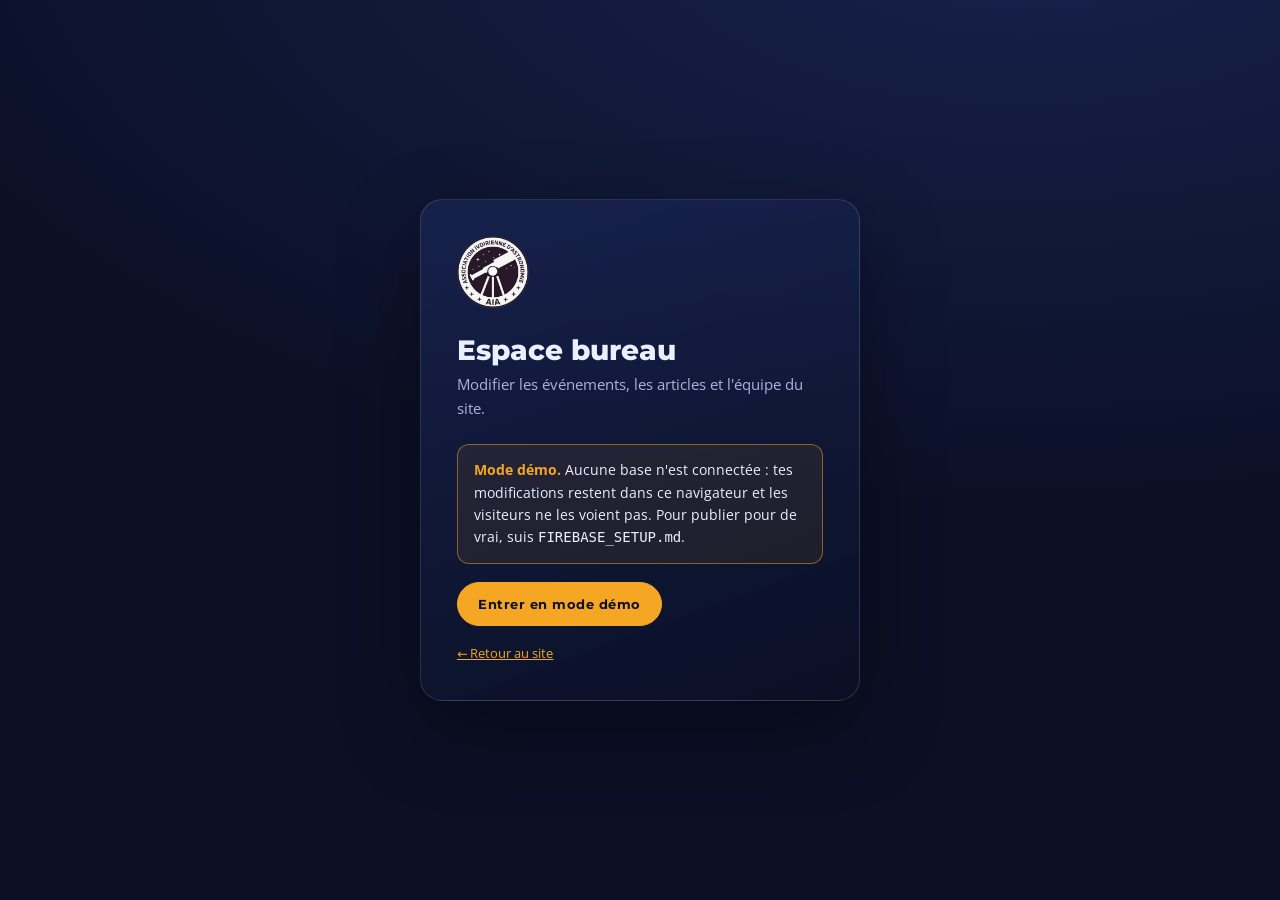
==== admin/index.html @ 6c67ee6d "Espace admin : événements, articles, équipe, réglages /admin (connexion Firebase par e-mail, mode dé" ====
<!doctype html>
<html lang="fr">
<head>
<meta charset="utf-8">
<meta name="viewport" content="width=device-width,initial-scale=1">
<meta name="robots" content="noindex,nofollow">
<title>Espace bureau · AIA</title>
<link rel="icon" href="../images/favicon.png">
<link href="https://fonts.googleapis.com/css2?family=Montserrat:ital,wght@0,500;0,700;0,800;0,900;1,700&family=Open+Sans:wght@400;600&display=swap" rel="stylesheet">
<style>
:root{--night:#0B1026;--deep:#141C45;--mid:#1C2A5E;--gold:#F5A623;--gold-soft:#FFD084;--ink:#EAF0FF;--dim:#A9B4DB;--line:rgba(234,240,255,.14);--ok:#7be0a8;--bad:#ff9b8a;--fd:'Montserrat',system-ui,sans-serif;--fb:'Open Sans',system-ui,sans-serif;--r:14px;--ease:cubic-bezier(.2,.7,.2,1)}
*{box-sizing:border-box;margin:0;padding:0}
html{color-scheme:dark}
body{background:radial-gradient(1200px 600px at 80% -10%,rgba(28,42,94,.7),transparent),var(--night);color:var(--ink);font:16px/1.6 var(--fb);min-height:100vh}
h1,h2,h3{font-family:var(--fd);font-weight:800;line-height:1.15}
a{color:var(--gold)}
button{font:inherit;color:inherit}
:focus-visible{outline:2px solid var(--gold);outline-offset:2px;border-radius:6px}
.btn{display:inline-flex;align-items:center;justify-content:center;gap:8px;min-height:44px;padding:0 20px;border-radius:999px;border:1px solid var(--gold);background:transparent;color:var(--gold);font:700 13px var(--fd);letter-spacing:.04em;cursor:pointer;transition:background .25s,transform .25s var(--ease),box-shadow .25s;text-decoration:none}
.btn:hover{background:rgba(245,166,35,.12);transform:translateY(-1px)}
.btn.solid{background:var(--gold);color:var(--night)}
.btn.solid:hover{box-shadow:0 8px 28px rgba(245,166,35,.35);background:var(--gold)}
.btn.sm{min-height:36px;padding:0 14px;font-size:12px}
.btn.danger{border-color:rgba(255,155,138,.5);color:var(--bad)}
.btn.danger:hover{background:rgba(255,155,138,.12)}
.btn.ghost{border-color:var(--line);color:var(--ink)}
.btn[disabled]{opacity:.5;pointer-events:none}
.hide{display:none!important}
/* login */
#login{min-height:100vh;display:grid;place-items:center;padding:24px}
.lg{width:min(440px,100%);padding:36px;border:1px solid var(--line);border-radius:22px;background:linear-gradient(160deg,rgba(28,42,94,.6),rgba(11,16,38,.8));box-shadow:0 30px 80px rgba(0,0,0,.4)}
.lg img{width:72px;height:72px;margin-bottom:18px}
.lg h1{font-size:28px;margin-bottom:6px}
.lg p.sub{color:var(--dim);margin-bottom:24px;font-size:15px}
.notice{padding:14px 16px;border-radius:12px;font-size:14px;margin-bottom:18px;border:1px solid var(--line);background:rgba(234,240,255,.05)}
.notice.demo{border-color:rgba(245,166,35,.5);background:rgba(245,166,35,.08)}
.notice b{color:var(--gold)}
/* forms */
.fld{margin-bottom:16px;position:relative}
label,.lab{display:block;font:700 10.5px var(--fd);letter-spacing:.2em;text-transform:uppercase;color:var(--gold);margin-bottom:6px}
input[type=text],input[type=email],input[type=password],input[type=url],input[type=tel],input[type=date],select,textarea{width:100%;min-height:46px;background:rgba(234,240,255,.05);border:0;border-bottom:1px solid var(--line);border-radius:10px 10px 0 0;color:var(--ink);font:16px var(--fb);padding:11px 14px;transition:border-color .25s,background .25s,box-shadow .25s}
textarea{min-height:110px;resize:vertical;line-height:1.55}
select{appearance:none;-webkit-appearance:none;cursor:pointer;padding-right:38px;background-image:url("data:image/svg+xml;utf8,<svg xmlns='http://www.w3.org/2000/svg' width='14' height='9' viewBox='0 0 14 9'><path d='M1 1l6 6 6-6' fill='none' stroke='%23F5A623' stroke-width='1.8' stroke-linecap='round'/></svg>");background-repeat:no-repeat;background-position:right 14px center}
select option{background:var(--deep)}
input:hover,select:hover,textarea:hover{background:rgba(234,240,255,.08)}
input:focus,select:focus,textarea:focus{outline:none;border-bottom-color:var(--gold);background:rgba(245,166,35,.07);box-shadow:0 8px 22px -12px rgba(245,166,35,.55)}
input[type=date]{color-scheme:dark}
.help{font-size:12.5px;color:var(--dim);margin-top:5px}
.err{color:var(--bad);font-size:13px;margin-top:4px;min-height:0}
.row2{display:grid;grid-template-columns:1fr 1fr;gap:14px}
/* app shell */
#app{display:grid;grid-template-columns:240px 1fr;min-height:100vh}
aside{border-right:1px solid var(--line);padding:22px 16px;position:sticky;top:0;height:100vh;display:flex;flex-direction:column;gap:6px;background:rgba(11,16,38,.7)}
.brand{display:flex;align-items:center;gap:12px;padding:4px 8px 18px;font:800 17px var(--fd);letter-spacing:.06em}
.brand img{width:40px;height:40px}.brand small{display:block;font:600 9px var(--fd);letter-spacing:.2em;color:var(--dim)}
nav button{display:flex;align-items:center;gap:12px;width:100%;min-height:44px;padding:0 14px;border:0;border-radius:12px;background:none;cursor:pointer;font:700 13px var(--fd);letter-spacing:.04em;text-align:left;color:var(--dim);transition:background .2s,color .2s}
nav button:hover{background:rgba(234,240,255,.06);color:var(--ink)}
nav button.on{background:rgba(245,166,35,.14);color:var(--gold)}
nav button i{font-style:normal;width:20px;text-align:center}
.who{margin-top:auto;padding:14px 10px;border-top:1px solid var(--line);font-size:13px;color:var(--dim);word-break:break-all}
main{padding:34px clamp(18px,4vw,48px) 90px;min-width:0}
.top{display:flex;justify-content:space-between;align-items:flex-start;gap:16px;flex-wrap:wrap;margin-bottom:26px}
.top h2{font-size:clamp(26px,3.4vw,38px)}.top p{color:var(--dim);margin-top:4px}
.cards{display:grid;grid-template-columns:repeat(auto-fit,minmax(200px,1fr));gap:14px;margin-bottom:26px}
.card{padding:22px;border:1px solid var(--line);border-radius:var(--r);background:rgba(20,28,69,.5)}
.card b{font:900 38px var(--fd);color:var(--gold);display:block;line-height:1}
.card span{font-size:13px;color:var(--dim)}
.panel{padding:24px;border:1px solid var(--line);border-radius:var(--r);background:rgba(20,28,69,.4);margin-bottom:18px}
.panel h3{font-size:18px;margin-bottom:10px}
.panel p{color:var(--dim);font-size:15px}
.panel .acts{display:flex;gap:10px;flex-wrap:wrap;margin-top:14px}
/* list */
.list{border:1px solid var(--line);border-radius:var(--r);overflow:hidden}
.li{display:grid;grid-template-columns:64px minmax(0,1fr) auto;gap:16px;align-items:center;padding:14px 18px;border-bottom:1px solid var(--line);background:rgba(20,28,69,.35)}
.li:last-child{border-bottom:0}
.li:hover{background:rgba(28,42,94,.5)}
.th{width:64px;height:48px;border-radius:8px;background:var(--mid) center/cover;border:1px solid var(--line);display:grid;place-items:center;font:900 18px var(--fd);color:var(--gold)}
.li h4{font:700 15.5px var(--fd);line-height:1.3}
.li .meta{font-size:13px;color:var(--dim);display:flex;gap:10px;flex-wrap:wrap;align-items:center;margin-top:2px}
.tag{font:700 10px var(--fd);letter-spacing:.14em;padding:3px 9px;border-radius:999px;border:1px solid var(--line);text-transform:uppercase}
.tag.up{border-color:rgba(245,166,35,.6);color:var(--gold)}
.tag.ok{border-color:rgba(123,224,168,.5);color:var(--ok)}
.li .ac{display:flex;gap:6px;flex-wrap:wrap;justify-content:flex-end}
.empty{padding:40px 20px;text-align:center;color:var(--dim)}
.empty b{display:block;font:800 18px var(--fd);color:var(--ink);margin-bottom:6px}
/* drawer */
#veil{position:fixed;inset:0;background:rgba(5,8,22,.65);backdrop-filter:blur(3px);z-index:40;opacity:0;pointer-events:none;transition:opacity .3s}
#veil.on{opacity:1;pointer-events:auto}
#drawer{position:fixed;top:0;right:0;bottom:0;width:min(620px,100%);z-index:50;background:linear-gradient(170deg,#141C45,#0B1026);border-left:1px solid var(--line);transform:translateX(102%);transition:transform .45s var(--ease);display:flex;flex-direction:column}
#drawer.on{transform:none}
#drawer header{display:flex;justify-content:space-between;align-items:center;gap:12px;padding:20px 26px;border-bottom:1px solid var(--line)}
#drawer header h3{font-size:20px}
#dbody{flex:1;overflow:auto;padding:24px 26px}
#drawer footer{display:flex;gap:10px;justify-content:flex-end;padding:16px 26px;border-top:1px solid var(--line);background:rgba(11,16,38,.7)}
.x{width:40px;height:40px;border-radius:50%;border:1px solid var(--line);background:none;cursor:pointer;font-size:20px}
.x:hover{border-color:var(--gold);color:var(--gold)}
/* image field */
.imgf{display:flex;gap:14px;align-items:center;flex-wrap:wrap}
.imgf .pv{width:120px;height:90px;border-radius:10px;border:1px dashed var(--line);background:rgba(234,240,255,.04) center/cover;display:grid;place-items:center;font-size:12px;color:var(--dim);text-align:center}
.rowsf .rw{display:grid;grid-template-columns:1fr 1.6fr auto;gap:8px;margin-bottom:8px;align-items:center}
.rowsf .rw .x{width:36px;height:36px;font-size:16px}
/* modal + toast */
#modal{position:fixed;inset:0;z-index:70;display:grid;place-items:center;background:rgba(5,8,22,.7);padding:20px}
#modal .mb{width:min(440px,100%);padding:28px;border-radius:18px;border:1px solid var(--line);background:var(--deep)}
#modal h3{font-size:20px;margin-bottom:8px}#modal p{color:var(--dim);margin-bottom:20px}
#modal .acts{display:flex;gap:10px;justify-content:flex-end;flex-wrap:wrap}
#toast{position:fixed;left:50%;bottom:24px;transform:translate(-50%,30px);z-index:80;padding:13px 20px;border-radius:999px;background:var(--deep);border:1px solid var(--gold);font:600 14px var(--fb);opacity:0;pointer-events:none;transition:.35s var(--ease);max-width:calc(100% - 32px);text-align:center}
#toast.on{opacity:1;transform:translate(-50%,0)}
#toast.bad{border-color:var(--bad);color:var(--bad)}
.stat{display:inline-flex;align-items:center;gap:8px;font:700 12px var(--fd);letter-spacing:.06em;padding:6px 12px;border-radius:999px;border:1px solid var(--line)}
.stat i{width:8px;height:8px;border-radius:50%;background:var(--ok);box-shadow:0 0 10px var(--ok)}
.stat.demo i{background:var(--gold);box-shadow:0 0 10px var(--gold)}
@media (max-width:860px){
  #app{grid-template-columns:minmax(0,1fr)}
  aside{min-width:0;width:100%}
  aside{position:static;height:auto;flex-direction:row;flex-wrap:wrap;align-items:center;padding:12px;border-right:0;border-bottom:1px solid var(--line)}
  .brand{padding:0 8px 0 4px}.brand small{display:none}
  nav{display:flex;gap:4px;overflow-x:auto;flex:1;min-width:0;scrollbar-width:none}
  nav button{width:auto;white-space:nowrap;padding:0 12px}
  nav button i{display:none}
  .who{display:none}
  .row2{grid-template-columns:1fr}
  .li{grid-template-columns:52px minmax(0,1fr)}.li .ac{grid-column:1/-1;justify-content:flex-start}
  .th{width:52px;height:44px}
  .rowsf .rw{grid-template-columns:1fr auto}.rowsf .rw input:nth-child(2){grid-column:1/-1;order:3}
}
</style>
</head>
<body>

<!-- CONNEXION -->
<section id="login" class="hide">
  <div class="lg">
    <img src="../images/logo-256.png" alt="Logo AIA">
    <h1>Espace bureau</h1>
    <p class="sub">Modifier les événements, les articles et l'équipe du site.</p>
    <div id="demoNote" class="notice demo hide"><b>Mode démo.</b> Aucune base n'est connectée : tes modifications restent dans ce navigateur et les visiteurs ne les voient pas. Pour publier pour de vrai, suis <code>FIREBASE_SETUP.md</code>.</div>
    <form id="lf" novalidate>
      <div class="fld"><label for="em">Adresse e-mail</label><input id="em" type="email" autocomplete="username" placeholder="prenom@exemple.com"><div class="err" id="eem"></div></div>
      <div class="fld"><label for="pw">Mot de passe</label><input id="pw" type="password" autocomplete="current-password" placeholder="••••••••"><div class="err" id="epw"></div></div>
      <div class="err" id="elf" role="alert"></div>
      <button class="btn solid" type="submit" id="lbtn">Se connecter</button>
    </form>
    <button class="btn solid hide" id="demoGo" type="button">Entrer en mode démo</button>
    <p class="help" style="margin-top:18px"><a href="../">← Retour au site</a></p>
  </div>
</section>

<!-- APPLICATION -->
<div id="app" class="hide">
  <aside>
    <div class="brand"><img src="../images/logo-256.png" alt=""><div>AIA<small>ESPACE BUREAU</small></div></div>
    <nav id="nav" aria-label="Sections">
      <button data-tab="home" class="on"><i>◈</i>Tableau de bord</button>
      <button data-tab="events"><i>✦</i>Événements</button>
      <button data-tab="articles"><i>☰</i>Articles</button>
      <button data-tab="team"><i>◉</i>Équipe</button>
      <button data-tab="settings"><i>⚙</i>Réglages</button>
    </nav>
    <div class="who"><span id="who"></span><br><button class="btn sm ghost" id="out" style="margin-top:8px">Se déconnecter</button></div>
  </aside>
  <main id="main"></main>
</div>

<div id="veil"></div>
<div id="drawer" aria-hidden="true" role="dialog" aria-modal="true" aria-labelledby="dt">
  <header><h3 id="dt">Modifier</h3><button class="x" id="dx" aria-label="Fermer">×</button></header>
  <div id="dbody"></div>
  <footer><button class="btn ghost" id="dcancel" type="button">Annuler</button><button class="btn solid" id="dsave" type="button">Enregistrer</button></footer>
</div>
<div id="modal" class="hide"><div class="mb"><h3 id="mt"></h3><p id="mp"></p><div class="acts"><button class="btn ghost" id="mno">Annuler</button><button class="btn danger" id="myes">Confirmer</button></div></div></div>
<div id="toast" role="status" aria-live="polite"></div>

<script src="../cms-config.js"></script>
<script>
(function(){
'use strict';
var $=function(s,c){return (c||document).querySelector(s)},$$=function(s,c){return Array.prototype.slice.call((c||document).querySelectorAll(s))};
var CFG=window.AIA_CMS||{},LIVE=!!(CFG.databaseURL&&CFG.apiKey),DB=(CFG.databaseURL||'').replace(/\/$/,'');
var DEMO_KEY='aia-cms-demo-v1',AUTH_KEY='aia-admin-auth-v1';
var data={events:[],articles:[],team:[],settings:{networks:[]},updatedAt:0};
var tab='home',editing=null,dirty=false;

/* ---------- utilitaires ---------- */
function esc(t){return String(t==null?'':t).replace(/[&<>"']/g,function(c){return {'&':'&amp;','<':'&lt;','>':'&gt;','"':'&quot;',"'":'&#39;'}[c]})}
function uid(){return Math.random().toString(36).slice(2,8)+Date.now().toString(36).slice(-4)}
function arr(x){if(!x)return [];if(Array.isArray(x))return x.filter(Boolean);return Object.keys(x).map(function(k){return x[k]})}
function today(){return new Date().toISOString().slice(0,10)}
var MOIS=['janv.','févr.','mars','avr.','mai','juin','juil.','août','sept.','oct.','nov.','déc.'];
function fr(d){var p=d.split('-');return {y:p[0],m:MOIS[+p[1]-1],d:+p[2]}}
function dlabel(a,b){if(!a)return '';var x=fr(a);if(!b||b===a)return x.d+' '+x.m+' '+x.y;var y=fr(b);if(x.y===y.y&&x.m===y.m)return x.d+' – '+y.d+' '+y.m+' '+y.y;if(x.y===y.y)return x.d+' '+x.m+' – '+y.d+' '+y.m+' '+x.y;return x.d+' '+x.m+' '+x.y+' – '+y.d+' '+y.m+' '+y.y}
function toast(m,bad){var t=$('#toast');t.textContent=m;t.className=(bad?'bad ':'')+'on';clearTimeout(toast.t);toast.t=setTimeout(function(){t.className=''},bad?5200:3000)}
function confirmBox(title,msg,yes){$('#mt').textContent=title;$('#mp').textContent=msg;$('#modal').classList.remove('hide');$('#myes').focus();
  function close(){$('#modal').classList.add('hide');$('#myes').onclick=$('#mno').onclick=null}
  $('#mno').onclick=close;$('#myes').onclick=function(){close();yes()}}
function readImage(file,max){return new Promise(function(res,rej){var fr=new FileReader();fr.onload=function(){var im=new Image();im.onload=function(){var k=Math.min(1,max/Math.max(im.width,im.height)),c=document.createElement('canvas');c.width=Math.round(im.width*k);c.height=Math.round(im.height*k);c.getContext('2d').drawImage(im,0,0,c.width,c.height);res(c.toDataURL('image/jpeg',.82))};im.onerror=function(){rej(new Error('image'))};im.src=fr.result};fr.onerror=function(){rej(new Error('image'))};fr.readAsDataURL(file)})}
function srcOf(u){u=String(u||'');return /^images\//.test(u)?'../'+u:u}

/* ---------- authentification ---------- */
var auth={
  get:function(){try{return JSON.parse(localStorage.getItem(AUTH_KEY)||'null')}catch(e){return null}},
  signIn:function(email,pw){
    return fetch('https://identitytoolkit.googleapis.com/v1/accounts:signInWithPassword?key='+encodeURIComponent(CFG.apiKey),{method:'POST',headers:{'Content-Type':'application/json'},body:JSON.stringify({email:email,password:pw,returnSecureToken:true})})
      .then(function(r){return r.json().then(function(j){if(!r.ok)throw new Error((j.error&&j.error.message)||'ERR');var a={email:j.email,idToken:j.idToken,refreshToken:j.refreshToken,exp:Date.now()+(+j.expiresIn)*1000};localStorage.setItem(AUTH_KEY,JSON.stringify(a));return a})})},
  token:function(){var a=auth.get();if(!a)return Promise.reject(new Error('noauth'));if(a.exp-60000>Date.now())return Promise.resolve(a.idToken);
    return fetch('https://securetoken.googleapis.com/v1/token?key='+encodeURIComponent(CFG.apiKey),{method:'POST',headers:{'Content-Type':'application/x-www-form-urlencoded'},body:'grant_type=refresh_token&refresh_token='+encodeURIComponent(a.refreshToken)})
      .then(function(r){return r.json()}).then(function(j){if(!j.id_token)throw new Error('expired');a.idToken=j.id_token;a.refreshToken=j.refresh_token;a.exp=Date.now()+(+j.expires_in)*1000;localStorage.setItem(AUTH_KEY,JSON.stringify(a));return a.idToken})},
  out:function(){localStorage.removeItem(AUTH_KEY)}
};
function authMsg(e){var m=String(e&&e.message||'');
  if(/EMAIL_NOT_FOUND|INVALID_PASSWORD|INVALID_LOGIN_CREDENTIALS|INVALID_EMAIL/.test(m))return 'E-mail ou mot de passe incorrect.';
  if(/TOO_MANY_ATTEMPTS/.test(m))return 'Trop d\'essais. Réessaie dans quelques minutes.';
  if(/USER_DISABLED/.test(m))return 'Ce compte est désactivé.';
  return 'Connexion impossible. Vérifie ta connexion internet et réessaie.'}

/* ---------- stockage ---------- */
var store={
  load:function(){
    if(!LIVE){try{return Promise.resolve(JSON.parse(localStorage.getItem(DEMO_KEY)||'null'))}catch(e){return Promise.resolve(null)}}
    return fetch(DB+'/cms.json',{cache:'no-store'}).then(function(r){if(!r.ok)throw new Error('http '+r.status);return r.json()})},
  save:function(node,value){
    var stamp=Date.now();
    if(!LIVE){var all={};try{all=JSON.parse(localStorage.getItem(DEMO_KEY)||'{}')||{}}catch(e){}all[node]=value;all.updatedAt=stamp;localStorage.setItem(DEMO_KEY,JSON.stringify(all));return Promise.resolve()}
    return auth.token().then(function(t){return fetch(DB+'/cms/'+node+'.json?auth='+encodeURIComponent(t),{method:'PUT',headers:{'Content-Type':'application/json'},body:JSON.stringify(value)})})
      .then(function(r){if(r.status===401||r.status===403)throw new Error('denied');if(!r.ok)throw new Error('http '+r.status);return fetch(DB+'/cms/updatedAt.json?auth='+encodeURIComponent(auth.get().idToken),{method:'PUT',body:String(stamp)})})}
};
function persist(node){
  data.updatedAt=Date.now();
  var v=data[node];
  if(Array.isArray(v))v=v.map(function(x){return x});
  return store.save(node,v).then(function(){toast(LIVE?'Enregistré. Les visiteurs le voient dans quelques secondes.':'Enregistré (mode démo : visible seulement sur cet appareil).');return true})
    .catch(function(e){if(e.message==='denied')toast('Ton compte n\'a pas le droit de modifier le site. Demande à l\'administrateur de l\'ajouter (FIREBASE_SETUP.md, étape 6).',true);else if(e.message==='noauth'||e.message==='expired'){toast('Session expirée : reconnecte-toi.',true);auth.out();showLogin()}else toast('Enregistrement impossible. Vérifie ta connexion et réessaie.',true);return false})}

/* ---------- formulaires ---------- */
var SPEC={
  events:{title:'un événement',fields:[
    {k:'title',l:'Titre',t:'text',req:1,wide:1},
    {k:'start',l:'Date de début',t:'date',req:1},{k:'end',l:'Date de fin (si plusieurs jours)',t:'date'},
    {k:'dateLabel',l:'Texte de date affiché (facultatif)',t:'text',help:'Laisse vide : la date s\'écrit automatiquement, par exemple « 27 nov. – 8 déc. 2023 ».'},
    {k:'place',l:'Lieu',t:'text'},
    {k:'description',l:'Description',t:'textarea',req:1},
    {k:'image',l:'Photo',t:'image',help:'Facultatif. La photo est réduite automatiquement.'},
    {k:'link',l:'Lien d\'inscription ou d\'information',t:'url',help:'Pour un événement à venir : ajoute un bouton sur le site.'},
    {k:'linkLabel',l:'Texte du bouton',t:'text',ph:'En savoir plus'}]},
  articles:{title:'un article',fields:[
    {k:'title',l:'Titre',t:'text',req:1,wide:1},
    {k:'date',l:'Date de publication',t:'date',req:1},
    {k:'source',l:'Origine',t:'select',opts:['AIA','Presse']},
    {k:'body',l:'Texte',t:'textarea',req:1,rows:10,help:'Sépare les paragraphes par une ligne vide. Pour une liste, commence chaque ligne par « - ».'},
    {k:'links',l:'Liens vers la source',t:'rows',cols:[{k:'label',ph:'Nom du lien'},{k:'url',ph:'https://…'}],add:'Ajouter un lien'}]},
  team:{title:'un membre',fields:[
    {k:'name',l:'Nom complet',t:'text',req:1,wide:1},
    {k:'role',l:'Fonction',t:'text',req:1,ph:'Secrétaire à la communication'},
    {k:'bio',l:'Présentation',t:'textarea',req:1},
    {k:'photo',l:'Portrait',t:'image',help:'Sans photo, ses initiales s\'affichent à la place.'},
    {k:'badge',l:'Étiquette sur la photo (facultatif)',t:'text',ph:'FONDATEUR'}]}
};
function fieldHtml(f,v){
  var id='f_'+f.k,h='<div class="fld"><label for="'+id+'">'+esc(f.l)+(f.req?' *':'')+'</label>';
  if(f.t==='textarea')h+='<textarea id="'+id+'" rows="'+(f.rows||4)+'">'+esc(v)+'</textarea>';
  else if(f.t==='select')h+='<select id="'+id+'">'+f.opts.map(function(o){return '<option'+(String(v)===o?' selected':'')+'>'+esc(o)+'</option>'}).join('')+'</select>';
  else if(f.t==='image')h+='<div class="imgf"><div class="pv" id="pv_'+f.k+'" style="'+(v?'background-image:url(\''+esc(srcOf(v))+'\')':'')+'">'+(v?'':'Aucune photo')+'</div><div><input type="hidden" id="'+id+'" value="'+esc(v)+'"><input type="file" id="file_'+f.k+'" accept="image/*" class="hide"><button type="button" class="btn sm" data-pick="'+f.k+'">Choisir une photo</button> <button type="button" class="btn sm ghost" data-clear="'+f.k+'">Retirer</button></div></div>';
  else if(f.t==='rows'){var rows=arr(v);if(!rows.length)rows=[{}];h+='<div class="rowsf" id="'+id+'" data-k="'+f.k+'">'+rows.map(function(r){return rowHtml(f,r)}).join('')+'</div><button type="button" class="btn sm ghost" data-addrow="'+f.k+'">+ '+esc(f.add)+'</button>'}
  else h+='<input id="'+id+'" type="'+(f.t||'text')+'" value="'+esc(v)+'"'+(f.ph?' placeholder="'+esc(f.ph)+'"':'')+'>';
  if(f.help)h+='<p class="help">'+f.help+'</p>';
  return h+'<div class="err" data-err="'+f.k+'"></div></div>'}
function rowHtml(f,r){return '<div class="rw">'+f.cols.map(function(c){
  if(c.opts)return '<select data-c="'+c.k+'">'+c.opts.map(function(o){return '<option value="'+esc(o[0])+'"'+(r[c.k]===o[0]?' selected':'')+'>'+esc(o[1])+'</option>'}).join('')+'</select>';
  return '<input type="text" data-c="'+c.k+'" value="'+esc(r[c.k]||'')+'" placeholder="'+esc(c.ph||'')+'">'}).join('')+'<button type="button" class="x" data-delrow aria-label="Retirer cette ligne">×</button></div>'}
function collect(spec,item){
  var out={},ok=true;
  $$('[data-err]').forEach(function(e){e.textContent=''});
  spec.forEach(function(f){var el=$('#f_'+f.k),v;
    if(f.t==='rows'){v=$$('.rw',el).map(function(rw){var o={};$$('[data-c]',rw).forEach(function(i){o[i.dataset.c]=i.value.trim()});return o}).filter(function(o){return Object.keys(o).some(function(k){return o[k]})})}
    else v=el.value.trim();
    if(f.req&&!v){ok=false;$('[data-err="'+f.k+'"]').textContent='Ce champ est obligatoire.'}
    if(f.t==='url'&&v&&!/^https?:\/\//i.test(v)){ok=false;$('[data-err="'+f.k+'"]').textContent='Le lien doit commencer par https://'}
    if(f.t==='rows'){v.forEach(function(r){if(r.url&&!/^https?:\/\//i.test(r.url)){ok=false;$('[data-err="'+f.k+'"]').textContent='Chaque lien doit commencer par https://'}})}
    out[f.k]=v});
  if(out.start&&out.end&&out.end<out.start){ok=false;$('[data-err="end"]').textContent='La fin doit être après le début.'}
  return ok?out:null}

function openDrawer(kind,item){
  var spec=SPEC[kind];editing={kind:kind,id:item&&item.id};dirty=false;
  $('#dt').textContent=item?'Modifier '+spec.title:'Ajouter '+spec.title;
  $('#dbody').innerHTML=spec.fields.map(function(f){return fieldHtml(f,item?item[f.k]:'')}).join('');
  $('#veil').classList.add('on');$('#drawer').classList.add('on');$('#drawer').setAttribute('aria-hidden','false');
  setTimeout(function(){var i=$('#dbody input[type=text],#dbody input[type=email]');if(i)i.focus()},350)}
function closeDrawer(force){
  function go(){$('#veil').classList.remove('on');$('#drawer').classList.remove('on');$('#drawer').setAttribute('aria-hidden','true');editing=null;dirty=false}
  if(dirty&&!force)confirmBox('Fermer sans enregistrer ?','Tes modifications seront perdues.',go);else go()}
$('#dbody').addEventListener('input',function(){dirty=true});
$('#dx').onclick=$('#dcancel').onclick=$('#veil').onclick=function(){closeDrawer()};
document.addEventListener('keydown',function(e){if(e.key==='Escape'){if(!$('#modal').classList.contains('hide'))$('#mno').click();else if(editing)closeDrawer()}
  if((e.ctrlKey||e.metaKey)&&e.key.toLowerCase()==='s'&&editing){e.preventDefault();$('#dsave').click()}});
$('#dbody').addEventListener('click',function(e){var b=e.target.closest('button');if(!b)return;
  if(b.dataset.pick){$('#file_'+b.dataset.pick).click()}
  if(b.dataset.clear){$('#f_'+b.dataset.clear).value='';var pv=$('#pv_'+b.dataset.clear);pv.style.backgroundImage='';pv.textContent='Aucune photo';dirty=true}
  if(b.dataset.addrow){var f=SPEC[editing.kind].fields.filter(function(x){return x.k===b.dataset.addrow})[0];$('#f_'+f.k).insertAdjacentHTML('beforeend',rowHtml(f,{}));dirty=true}
  if('delrow' in b.dataset){var rw=b.closest('.rw'),box=rw.parentNode;rw.remove();if(!$('.rw',box)){var f2=SPEC[editing.kind].fields.filter(function(x){return x.k===box.dataset.k})[0];box.insertAdjacentHTML('beforeend',rowHtml(f2,{}))}dirty=true}});
$('#dbody').addEventListener('change',function(e){var t=e.target;if(t.type==='file'&&t.files[0]){var k=t.id.replace('file_','');
  readImage(t.files[0],900).then(function(d){$('#f_'+k).value=d;var pv=$('#pv_'+k);pv.style.backgroundImage='url(\''+d+'\')';pv.textContent='';dirty=true;if(d.length>380000)toast('Photo lourde ('+Math.round(d.length/1024)+' Ko) : préfère une image plus simple.',true)}).catch(function(){toast('Ce fichier n\'est pas une image valide.',true)})}});

$('#dsave').onclick=function(){
  if(!editing)return;var kind=editing.kind,spec=SPEC[kind].fields,v=collect(spec,editing);
  if(!v){var first=$('.err:not(:empty)',$('#dbody'));if(first)first.scrollIntoView({block:'center',behavior:'smooth'});return}
  var list=data[kind],item;
  if(editing.id){item=list.filter(function(x){return x.id===editing.id})[0];Object.keys(v).forEach(function(k){item[k]=v[k]})}
  else{item=v;item.id=uid();list.push(item)}
  if(kind==='events'){item.dateLabel=v.dateLabel||dlabel(v.start,v.end);if(!v.end)item.end=v.start}
  if(kind==='articles'){item.dateLabel=dlabel(v.date,'')}
  var btn=$('#dsave');btn.disabled=true;btn.textContent='Enregistrement…';
  persist(kind).then(function(ok){btn.disabled=false;btn.textContent='Enregistrer';if(ok){closeDrawer(true);render()}})};

/* ---------- vues ---------- */
function head(t,sub,btn){return '<div class="top"><div><h2>'+t+'</h2>'+(sub?'<p>'+sub+'</p>':'')+'</div>'+(btn||'')+'</div>'}
function thumb(i){var u=i.image||i.photo;return '<div class="th" style="'+(u?'background-image:url(\''+esc(srcOf(u))+'\')':'')+'">'+(u?'':esc((i.name||i.title||'?').replace(/^(dr|pr)\.?\s+/i,'').charAt(0).toUpperCase()))+'</div>'}
function connTag(){return '<span class="stat'+(LIVE?'':' demo')+'"><i></i>'+(LIVE?'Connecté à la base du site':'Mode démo (local)')+'</span>'}

var views={
  home:function(){
    var ev=data.events,t=today(),up=ev.filter(function(e){return (e.end||e.start)>=t}).sort(function(a,b){return a.start.localeCompare(b.start)});
    var empty=!ev.length&&!data.articles.length&&!data.team.length;
    return head('Bonjour','Voici l\'état du site de l\'AIA.',connTag())+
    '<div class="cards"><div class="card"><b>'+up.length+'</b><span>événement(s) à venir</span></div><div class="card"><b>'+ev.length+'</b><span>événements au total</span></div><div class="card"><b>'+data.articles.length+'</b><span>articles</span></div><div class="card"><b>'+data.team.length+'</b><span>membres de l\'équipe</span></div></div>'+
    (empty?'<div class="panel"><h3>Premier démarrage</h3><p>Le contenu actuel du site (8 événements, 12 articles, 6 membres) n\'est pas encore dans l\'espace admin. Importe-le pour pouvoir le modifier.</p><div class="acts"><button class="btn solid" data-do="import">Importer le contenu actuel du site</button></div></div>':'')+
    '<div class="panel"><h3>Prochains événements</h3>'+(up.length?'<div class="list">'+up.map(function(e){return '<div class="li">'+thumb(e)+'<div><h4>'+esc(e.title)+'</h4><div class="meta"><span class="tag up">À venir</span>'+esc(e.dateLabel)+(e.place?' · '+esc(e.place):'')+'</div></div><div class="ac"><button class="btn sm" data-edit="events:'+e.id+'">Modifier</button></div></div>'}).join('')+'</div>':'<p>Aucun événement programmé : le site affiche « Le radar est en veille ».</p>')+'<div class="acts"><button class="btn solid" data-new="events">+ Nouvel événement</button></div></div>'+
    '<div class="panel"><h3>Raccourcis</h3><div class="acts"><button class="btn" data-new="articles">+ Nouvel article</button><button class="btn" data-new="team">+ Nouveau membre</button><a class="btn ghost" href="../" target="_blank" rel="noopener">Voir le site ↗</a></div></div>'+
    '<div class="panel"><h3>Sauvegarde</h3><p>Télécharge une copie de tout le contenu, à garder en lieu sûr.</p><div class="acts"><button class="btn ghost" data-do="export">Télécharger la sauvegarde (JSON)</button>'+(empty?'':'<button class="btn danger" data-do="import">Remplacer par le contenu d\'origine</button>')+'</div></div>'},
  events:function(){
    var t=today(),ev=data.events.slice().sort(function(a,b){return String(b.start).localeCompare(String(a.start))});
    return head('Événements','Les événements à venir apparaissent dans « Prochaines missions », les autres dans « Missions accomplies ».','<button class="btn solid" data-new="events">+ Nouvel événement</button>')+
    (ev.length?'<div class="list">'+ev.map(function(e){var up=(e.end||e.start)>=t;return '<div class="li">'+thumb(e)+'<div><h4>'+esc(e.title)+'</h4><div class="meta"><span class="tag '+(up?'up':'ok')+'">'+(up?'À venir':'Passé')+'</span>'+esc(e.dateLabel)+(e.place?' · '+esc(e.place):'')+'</div></div><div class="ac"><button class="btn sm" data-edit="events:'+e.id+'">Modifier</button><button class="btn sm ghost" data-dup="events:'+e.id+'">Dupliquer</button><button class="btn sm danger" data-del="events:'+e.id+'">Supprimer</button></div></div>'}).join('')+'</div>':'<div class="list"><div class="empty"><b>Aucun événement</b>Ajoute le premier, ou importe le contenu actuel depuis le tableau de bord.</div></div>')},
  articles:function(){
    var ar=data.articles.slice().sort(function(a,b){return String(b.date).localeCompare(String(a.date))});
    return head('Articles','Ils s\'affichent dans le journal de bord, du plus récent au plus ancien.','<button class="btn solid" data-new="articles">+ Nouvel article</button>')+
    (ar.length?'<div class="list">'+ar.map(function(a){return '<div class="li"><div class="th">'+esc(String(a.source||'AIA').slice(0,3).toUpperCase())+'</div><div><h4>'+esc(a.title)+'</h4><div class="meta"><span class="tag">'+esc(a.source||'AIA')+'</span>'+esc(a.dateLabel)+'</div></div><div class="ac"><button class="btn sm" data-edit="articles:'+a.id+'">Modifier</button><button class="btn sm danger" data-del="articles:'+a.id+'">Supprimer</button></div></div>'}).join('')+'</div>':'<div class="list"><div class="empty"><b>Aucun article</b>Écris le premier article du journal.</div></div>')},
  team:function(){
    var tm=data.team;
    return head('Équipe','Utilise les flèches pour changer l\'ordre d\'affichage.','<button class="btn solid" data-new="team">+ Nouveau membre</button>')+
    (tm.length?'<div class="list">'+tm.map(function(m,i){return '<div class="li">'+thumb(m)+'<div><h4>'+esc(m.name)+'</h4><div class="meta">'+esc(m.role)+'</div></div><div class="ac"><button class="btn sm ghost" data-up="'+i+'" aria-label="Monter"'+(i?'':' disabled')+'>↑</button><button class="btn sm ghost" data-down="'+i+'" aria-label="Descendre"'+(i<tm.length-1?'':' disabled')+'>↓</button><button class="btn sm" data-edit="team:'+m.id+'">Modifier</button><button class="btn sm danger" data-del="team:'+m.id+'">Supprimer</button></div></div>'}).join('')+'</div>':'<div class="list"><div class="empty"><b>Aucun membre</b>Ajoute le président et les membres du bureau.</div></div>')},
  settings:function(){
    var s=data.settings||{},nets=arr(s.networks);if(!nets.length)nets=[{}];
    var NET=[['instagram','Instagram'],['youtube','YouTube'],['x','X (Twitter)'],['linkedin','LinkedIn'],['tiktok','TikTok'],['site','Autre site']];
    var f=function(k,l,t,help,ph){return '<div class="fld"><label for="s_'+k+'">'+l+'</label><input id="s_'+k+'" type="'+(t||'text')+'" value="'+esc(s[k]||'')+'"'+(ph?' placeholder="'+esc(ph)+'"':'')+'>'+(help?'<p class="help">'+help+'</p>':'')+'<div class="err" data-err="'+k+'"></div></div>'};
    return head('Réglages','Coordonnées, réseaux sociaux et annonce affichés sur le site.','<button class="btn solid" id="saveSettings">Enregistrer les réglages</button>')+
    '<div class="panel"><h3>Texte d\'accueil</h3><div class="fld"><label for="s_heroLead">Phrase sous le titre</label><textarea id="s_heroLead" rows="3">'+esc(s.heroLead||'')+'</textarea></div></div>'+
    '<div class="panel"><h3>Contact</h3><div class="row2">'+f('phone','Téléphone','tel',0,'+225 07 58 00 29 93')+f('whatsapp','Numéro WhatsApp (chiffres seulement)','text','Utilisé par le formulaire « Rejoindre ». Exemple : 2250758002993')+'</div>'+f('email','Adresse e-mail publique','email','Facultatif. Elle apparaîtra dans le pied de page.')+'</div>'+
    '<div class="panel"><h3>Réseaux sociaux</h3><div class="row2">'+f('facebook','Page Facebook','url')+f('facebookReels','Vidéos Facebook (Reels)','url')+'</div>'+f('followers','Nombre d\'abonnés Facebook','text','Affiché tel quel, par exemple « 3,7 K ».')+
    '<div class="fld"><span class="lab">Autres réseaux</span><div class="rowsf" id="nets">'+nets.map(function(n){return rowHtml({cols:[{k:'type',opts:NET},{k:'url',ph:'https://…'}]},n)}).join('')+'</div><button type="button" class="btn sm ghost" id="addNet">+ Ajouter un réseau</button><div class="err" data-err="networks"></div></div></div>'+
    '<div class="panel"><h3>Annonce en haut du site</h3><p>Un bandeau doré visible sur toutes les pages. Laisse vide pour le masquer.</p><div class="fld" style="margin-top:12px"><label for="s_banner">Message</label><input id="s_banner" type="text" maxlength="140" value="'+esc(s.banner||'')+'" placeholder="Prochaine observation publique samedi à 19 h, campus de Cocody"></div><div class="row2">'+f('bannerLabel','Texte du bouton','text',0,'Voir le programme')+f('bannerLink','Lien du bouton','url')+'</div></div>'}
};
function bindSettings(){
  var NET=[['instagram','Instagram'],['youtube','YouTube'],['x','X (Twitter)'],['linkedin','LinkedIn'],['tiktok','TikTok'],['site','Autre site']];
  $('#addNet').onclick=function(){$('#nets').insertAdjacentHTML('beforeend',rowHtml({cols:[{k:'type',opts:NET},{k:'url',ph:'https://…'}]},{}))};
  $('#nets').onclick=function(e){var b=e.target.closest('[data-delrow]');if(b)b.closest('.rw').remove()};
  $('#saveSettings').onclick=function(){
    var s={},ok=true;$$('[data-err]').forEach(function(e){e.textContent=''});
    ['heroLead','phone','whatsapp','email','facebook','facebookReels','followers','banner','bannerLabel','bannerLink'].forEach(function(k){s[k]=$('#s_'+k).value.trim()});
    ['facebook','facebookReels','bannerLink'].forEach(function(k){if(s[k]&&!/^https?:\/\//i.test(s[k])){ok=false;$('[data-err="'+k+'"]').textContent='Le lien doit commencer par https://'}});
    if(s.whatsapp&&!/^\d{8,15}$/.test(s.whatsapp.replace(/\D/g,''))){ok=false;$('[data-err="whatsapp"]').textContent='Entre 8 et 15 chiffres, sans espace ni +.'}else s.whatsapp=s.whatsapp.replace(/\D/g,'');
    if(s.email&&!/^[^@\s]+@[^@\s]+\.[^@\s]+$/.test(s.email)){ok=false;$('[data-err="email"]').textContent='Adresse e-mail invalide.'}
    s.networks=$$('#nets .rw').map(function(rw){var o={};$$('[data-c]',rw).forEach(function(i){o[i.dataset.c]=i.value.trim()});return o}).filter(function(o){return o.url});
    s.networks.forEach(function(n){if(!/^https?:\/\//i.test(n.url)){ok=false;$('[data-err="networks"]').textContent='Chaque lien doit commencer par https://'}});
    if(!ok)return;data.settings=s;persist('settings')}}

function render(){
  $$('#nav button').forEach(function(b){b.classList.toggle('on',b.dataset.tab===tab)});
  $('#main').innerHTML=views[tab]();if(tab==='settings')bindSettings();window.scrollTo(0,0)}
$('#nav').onclick=function(e){var b=e.target.closest('button');if(b){tab=b.dataset.tab;render()}};
function find(kind,id){return data[kind].filter(function(x){return x.id===id})[0]}
$('#main').addEventListener('click',function(e){
  var b=e.target.closest('button');if(!b)return;var d=b.dataset,p;
  if(d.new)openDrawer(d.new,null);
  if(d.edit){p=d.edit.split(':');openDrawer(p[0],find(p[0],p[1]))}
  if(d.dup){p=d.dup.split(':');var o=JSON.parse(JSON.stringify(find(p[0],p[1])));o.id=uid();o.title=(o.title||'')+' (copie)';data[p[0]].push(o);persist(p[0]).then(function(){render();openDrawer(p[0],o)})}
  if(d.del){p=d.del.split(':');var it=find(p[0],p[1]);confirmBox('Supprimer « '+(it.title||it.name)+' » ?','Cette action retire l\'élément du site. Elle est définitive (pense à télécharger une sauvegarde).',function(){data[p[0]]=data[p[0]].filter(function(x){return x.id!==p[1]});persist(p[0]).then(render)})}
  if(d.up!==undefined||d.down!==undefined){var i=+(d.up!==undefined?d.up:d.down),j=d.up!==undefined?i-1:i+1;var t=data.team;if(t[j]){var x=t[i];t[i]=t[j];t[j]=x;persist('team').then(render)}}
  if(d.do==='export'){var blob=new Blob([JSON.stringify(data,null,1)],{type:'application/json'}),a=document.createElement('a');a.href=URL.createObjectURL(blob);a.download='aia-contenu-'+today()+'.json';a.click();setTimeout(function(){URL.revokeObjectURL(a.href)},1000)}
  if(d.do==='import'){
    var go=function(){b.disabled=true;fetch('../content-default.json',{cache:'no-store'}).then(function(r){if(!r.ok)throw 0;return r.json()}).then(function(c){
      ['events','articles','team'].forEach(function(k){data[k]=arr(c[k]).map(function(x){x.id=uid();return x})});data.settings=Object.assign({networks:[]},c.settings||{});
      return persist('events').then(function(){return persist('articles')}).then(function(){return persist('team')}).then(function(){return persist('settings')})}).then(function(){render()}).catch(function(){toast('Import impossible : fichier content-default.json introuvable.',true);b.disabled=false})};
    if(data.events.length||data.articles.length||data.team.length)confirmBox('Remplacer le contenu actuel ?','Les événements, articles et membres de l\'espace admin seront remplacés par le contenu d\'origine du site.',go);else go()}});

/* ---------- connexion / démarrage ---------- */
function showLogin(){$('#app').classList.add('hide');$('#login').classList.remove('hide');
  $('#lf').classList.toggle('hide',!LIVE);$('#demoGo').classList.toggle('hide',LIVE);$('#demoNote').classList.toggle('hide',LIVE)}
function enter(who){$('#login').classList.add('hide');$('#app').classList.remove('hide');$('#who').textContent=who;
  $('#out').classList.toggle('hide',!LIVE);
  store.load().then(function(c){c=c||{};data.events=arr(c.events);data.articles=arr(c.articles);data.team=arr(c.team);data.settings=Object.assign({networks:[]},c.settings||{});data.updatedAt=c.updatedAt||0;
    [data.events,data.articles,data.team].forEach(function(l){l.forEach(function(x){if(!x.id)x.id=uid()})});render()})
  .catch(function(){toast('Impossible de lire la base. Vérifie ta connexion.',true);render()})}
$('#lf').addEventListener('submit',function(e){e.preventDefault();
  var em=$('#em').value.trim(),pw=$('#pw').value,ok=true;$('#eem').textContent=$('#epw').textContent=$('#elf').textContent='';
  if(!/^[^@\s]+@[^@\s]+\.[^@\s]+$/.test(em)){$('#eem').textContent='Entre une adresse e-mail valide.';ok=false}
  if(!pw){$('#epw').textContent='Entre ton mot de passe.';ok=false}
  if(!ok)return;var b=$('#lbtn');b.disabled=true;b.textContent='Connexion…';
  auth.signIn(em,pw).then(function(a){enter(a.email)}).catch(function(err){$('#elf').textContent=authMsg(err)}).then(function(){b.disabled=false;b.textContent='Se connecter'})});
$('#demoGo').onclick=function(){enter('Mode démo')};
$('#out').onclick=function(){auth.out();location.reload()};
(function boot(){
  if(!LIVE){showLogin();return}
  var a=auth.get();if(!a){showLogin();return}
  auth.token().then(function(){enter(a.email)}).catch(function(){auth.out();showLogin()})})();
window.addEventListener('beforeunload',function(e){if(dirty){e.preventDefault();e.returnValue=''}});
})();
</script>
</body>
</html>
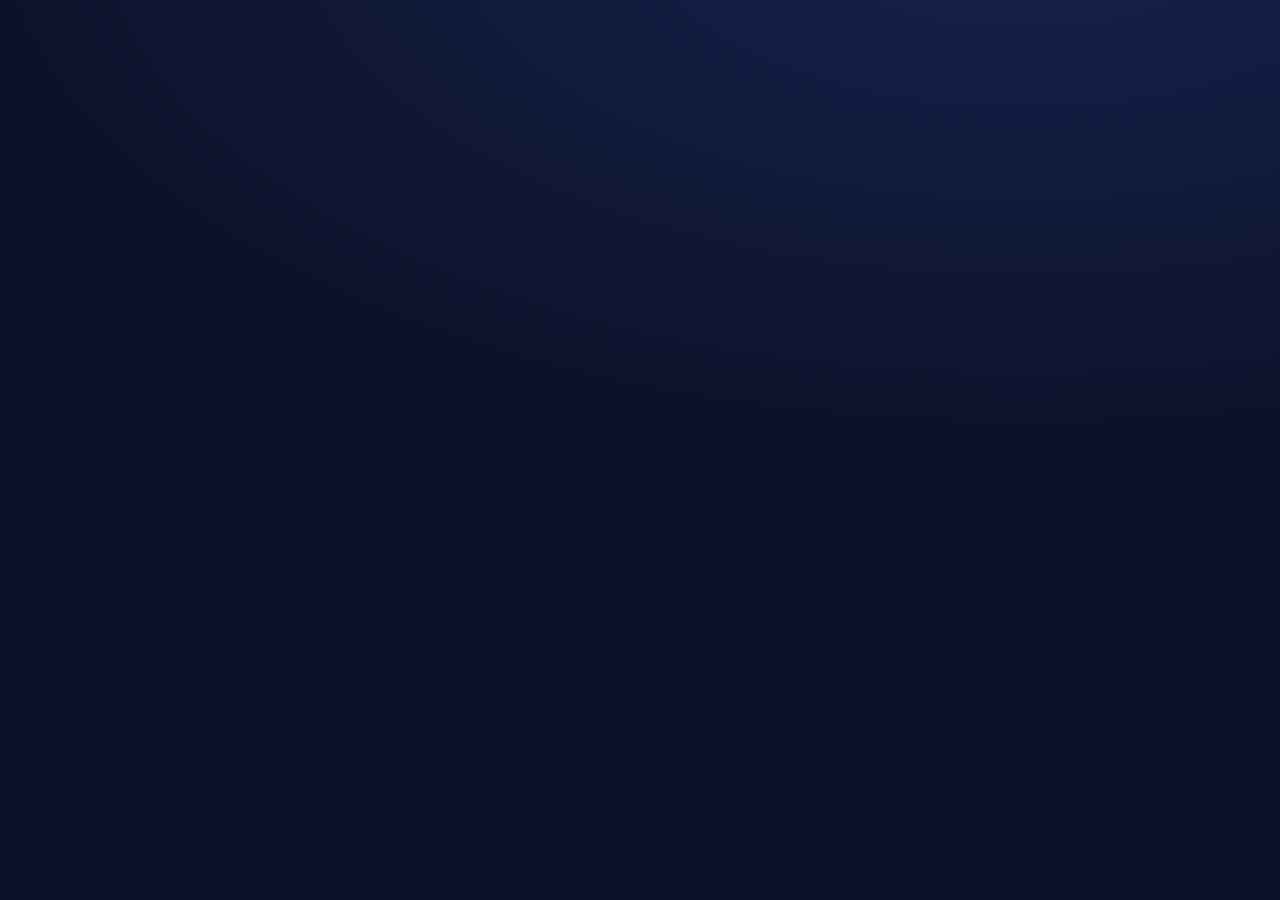
==== commit 031dbb8d: "CMS : connexion à la base Firebase aia-ci et durcissement de /admin Base Realtime Database (Belgique" ====
--- a/admin/index.html
+++ b/admin/index.html
@@ -196,6 +196,12 @@
 function readImage(file,max){return new Promise(function(res,rej){var fr=new FileReader();fr.onload=function(){var im=new Image();im.onload=function(){var k=Math.min(1,max/Math.max(im.width,im.height)),c=document.createElement('canvas');c.width=Math.round(im.width*k);c.height=Math.round(im.height*k);c.getContext('2d').drawImage(im,0,0,c.width,c.height);res(c.toDataURL('image/jpeg',.82))};im.onerror=function(){rej(new Error('image'))};im.src=fr.result};fr.onerror=function(){rej(new Error('image'))};fr.readAsDataURL(file)})}
 function srcOf(u){u=String(u||'');return /^images\//.test(u)?'../'+u:u}
 
+/* ---------- inactivité : déconnexion automatique après 30 min ---------- */
+var IDLE_MS=30*60*1000,lastAct=Date.now(),idleTimer=null;
+function touch(){lastAct=Date.now()}
+['click','keydown','input','pointerdown','scroll'].forEach(function(ev){document.addEventListener(ev,touch,{passive:true,capture:true})});
+function startIdle(){clearInterval(idleTimer);idleTimer=setInterval(function(){if(Date.now()-lastAct>IDLE_MS){clearInterval(idleTimer);auth.out();alert('Tu as été déconnecté après 30 minutes d'inactivité.');location.reload()}},20000)}
+
 /* ---------- authentification ---------- */
 var auth={
   get:function(){try{return JSON.parse(localStorage.getItem(AUTH_KEY)||'null')}catch(e){return null}},
@@ -386,7 +392,7 @@
 /* ---------- connexion / démarrage ---------- */
 function showLogin(){$('#app').classList.add('hide');$('#login').classList.remove('hide');
   $('#lf').classList.toggle('hide',!LIVE);$('#demoGo').classList.toggle('hide',LIVE);$('#demoNote').classList.toggle('hide',LIVE)}
-function enter(who){$('#login').classList.add('hide');$('#app').classList.remove('hide');$('#who').textContent=who;
+function enter(who){if(LIVE)startIdle();$('#login').classList.add('hide');$('#app').classList.remove('hide');$('#who').textContent=who;
   $('#out').classList.toggle('hide',!LIVE);
   store.load().then(function(c){c=c||{};data.events=arr(c.events);data.articles=arr(c.articles);data.team=arr(c.team);data.settings=Object.assign({networks:[]},c.settings||{});data.updatedAt=c.updatedAt||0;
     [data.events,data.articles,data.team].forEach(function(l){l.forEach(function(x){if(!x.id)x.id=uid()})});render()})
@@ -396,7 +402,7 @@
   if(!/^[^@\s]+@[^@\s]+\.[^@\s]+$/.test(em)){$('#eem').textContent='Entre une adresse e-mail valide.';ok=false}
   if(!pw){$('#epw').textContent='Entre ton mot de passe.';ok=false}
   if(!ok)return;var b=$('#lbtn');b.disabled=true;b.textContent='Connexion…';
-  auth.signIn(em,pw).then(function(a){enter(a.email)}).catch(function(err){$('#elf').textContent=authMsg(err)}).then(function(){b.disabled=false;b.textContent='Se connecter'})});
+  auth.signIn(em,pw).then(function(a){$('#pw').value='';enter(a.email)}).catch(function(err){$('#elf').textContent=authMsg(err)}).then(function(){b.disabled=false;b.textContent='Se connecter'})});
 $('#demoGo').onclick=function(){enter('Mode démo')};
 $('#out').onclick=function(){auth.out();location.reload()};
 (function boot(){
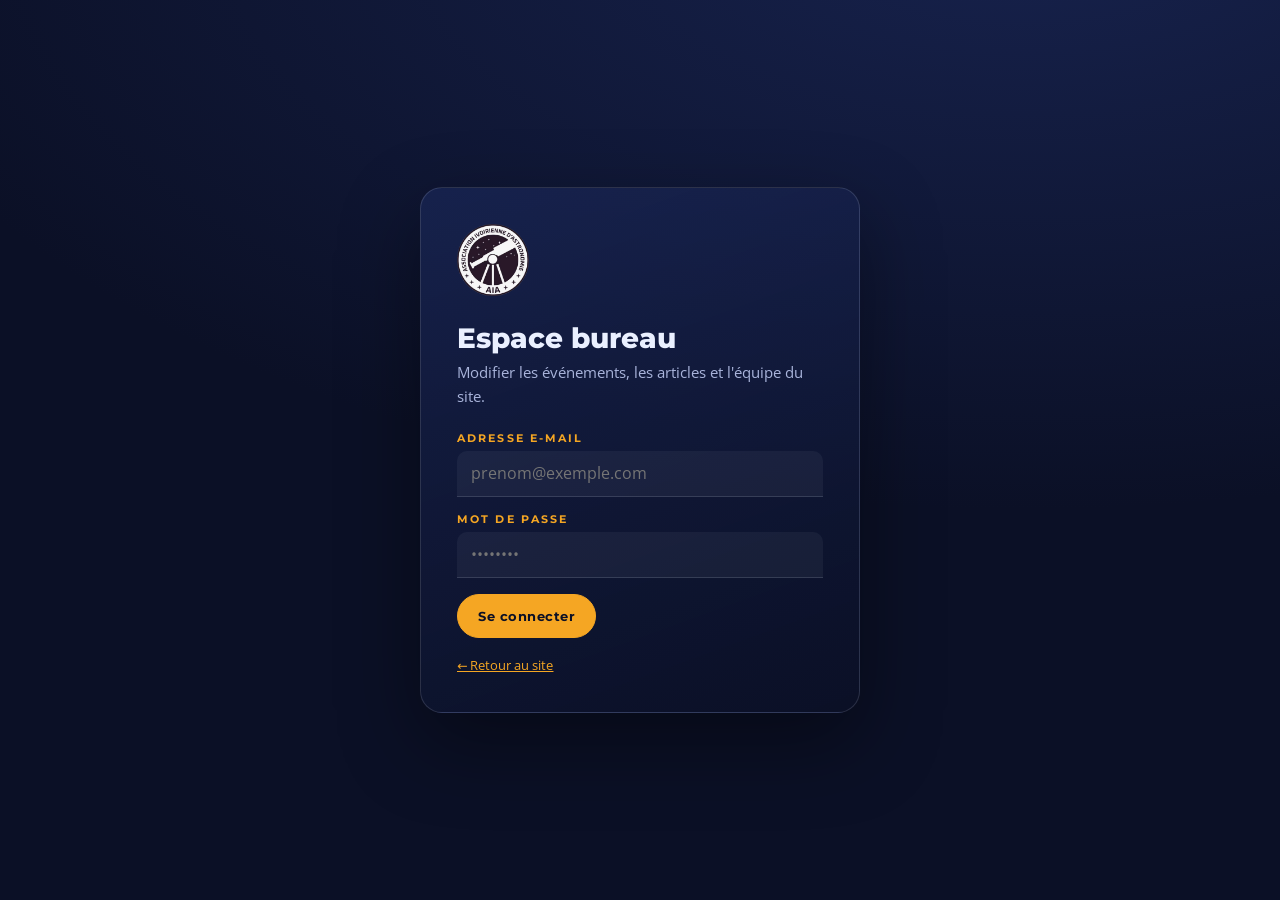
==== commit faf54236: "Admin : corrige une erreur de syntaxe (apostrophe) dans le message d'inactivité Co-Authored-By: Clau" ====
--- a/admin/index.html
+++ b/admin/index.html
@@ -200,7 +200,7 @@
 var IDLE_MS=30*60*1000,lastAct=Date.now(),idleTimer=null;
 function touch(){lastAct=Date.now()}
 ['click','keydown','input','pointerdown','scroll'].forEach(function(ev){document.addEventListener(ev,touch,{passive:true,capture:true})});
-function startIdle(){clearInterval(idleTimer);idleTimer=setInterval(function(){if(Date.now()-lastAct>IDLE_MS){clearInterval(idleTimer);auth.out();alert('Tu as été déconnecté après 30 minutes d'inactivité.');location.reload()}},20000)}
+function startIdle(){clearInterval(idleTimer);idleTimer=setInterval(function(){if(Date.now()-lastAct>IDLE_MS){clearInterval(idleTimer);auth.out();alert("Tu as été déconnecté après 30 minutes d’inactivité.");location.reload()}},20000)}
 
 /* ---------- authentification ---------- */
 var auth={
